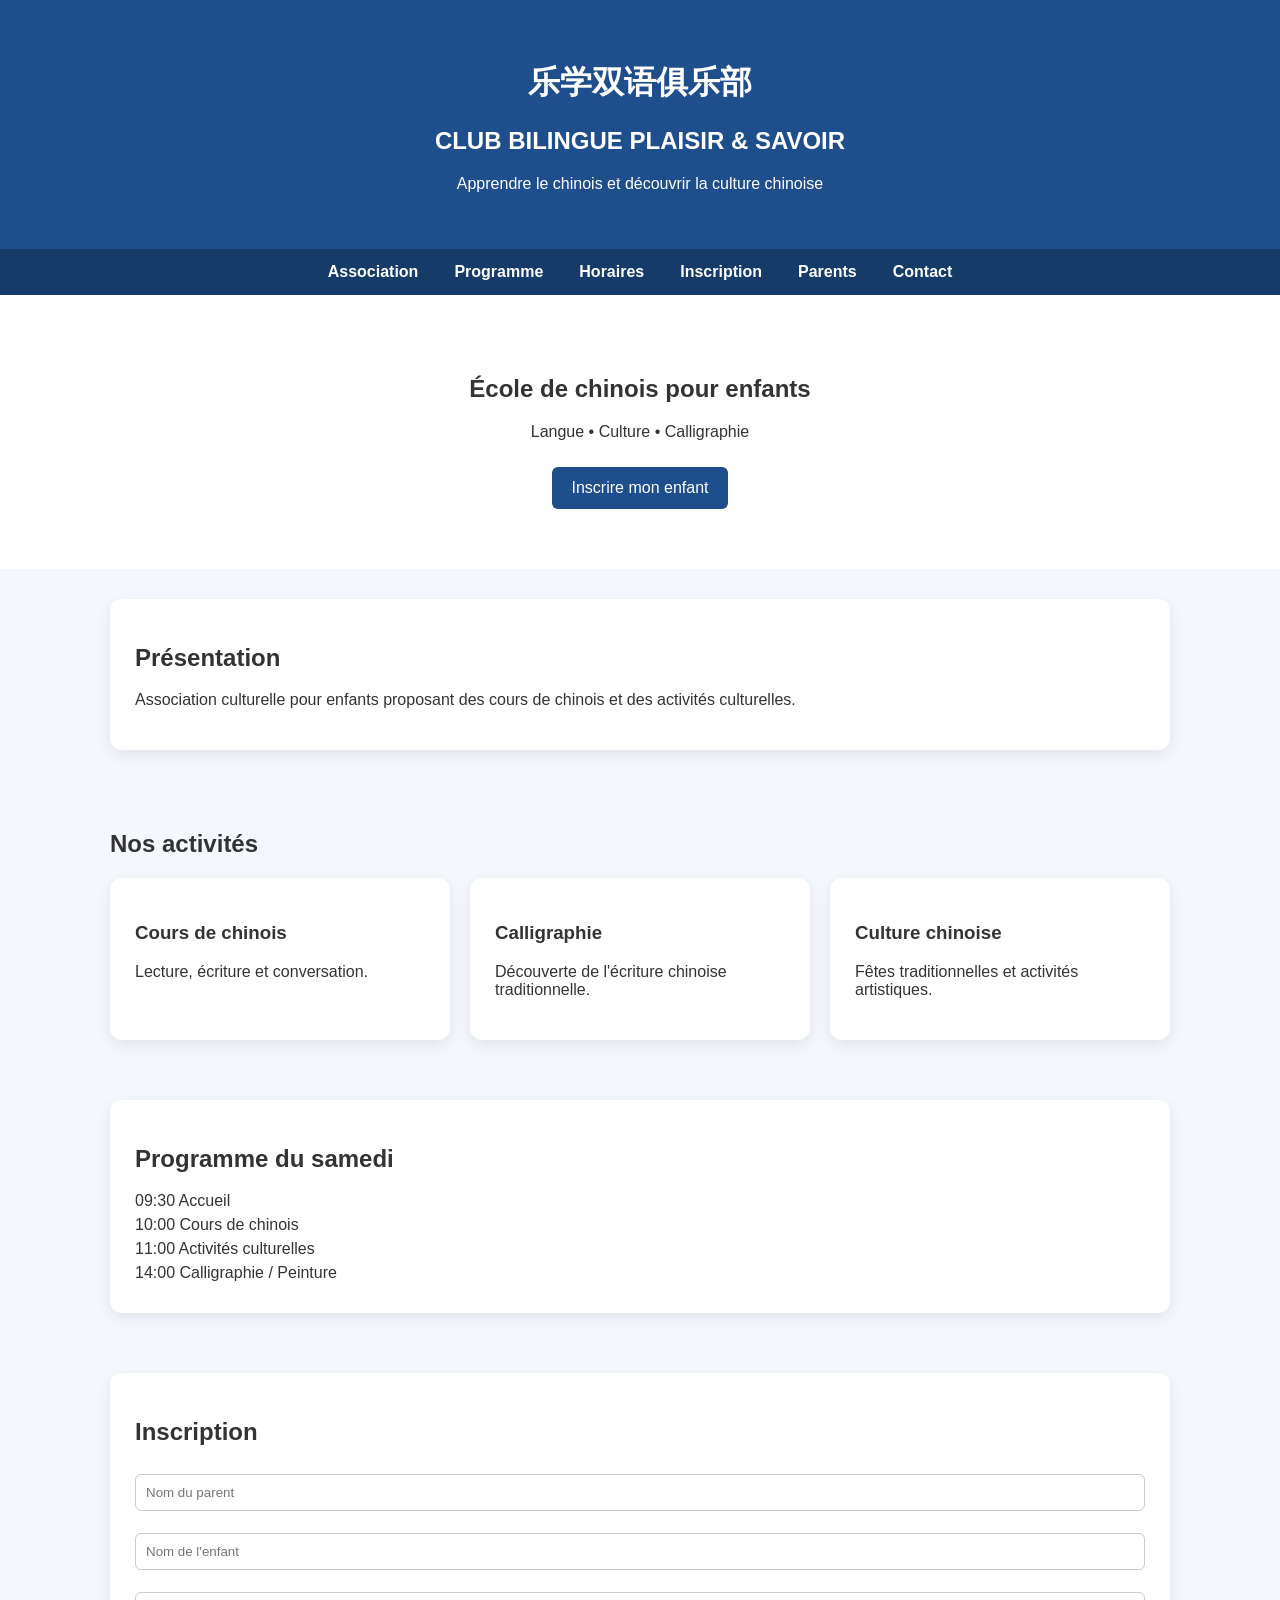
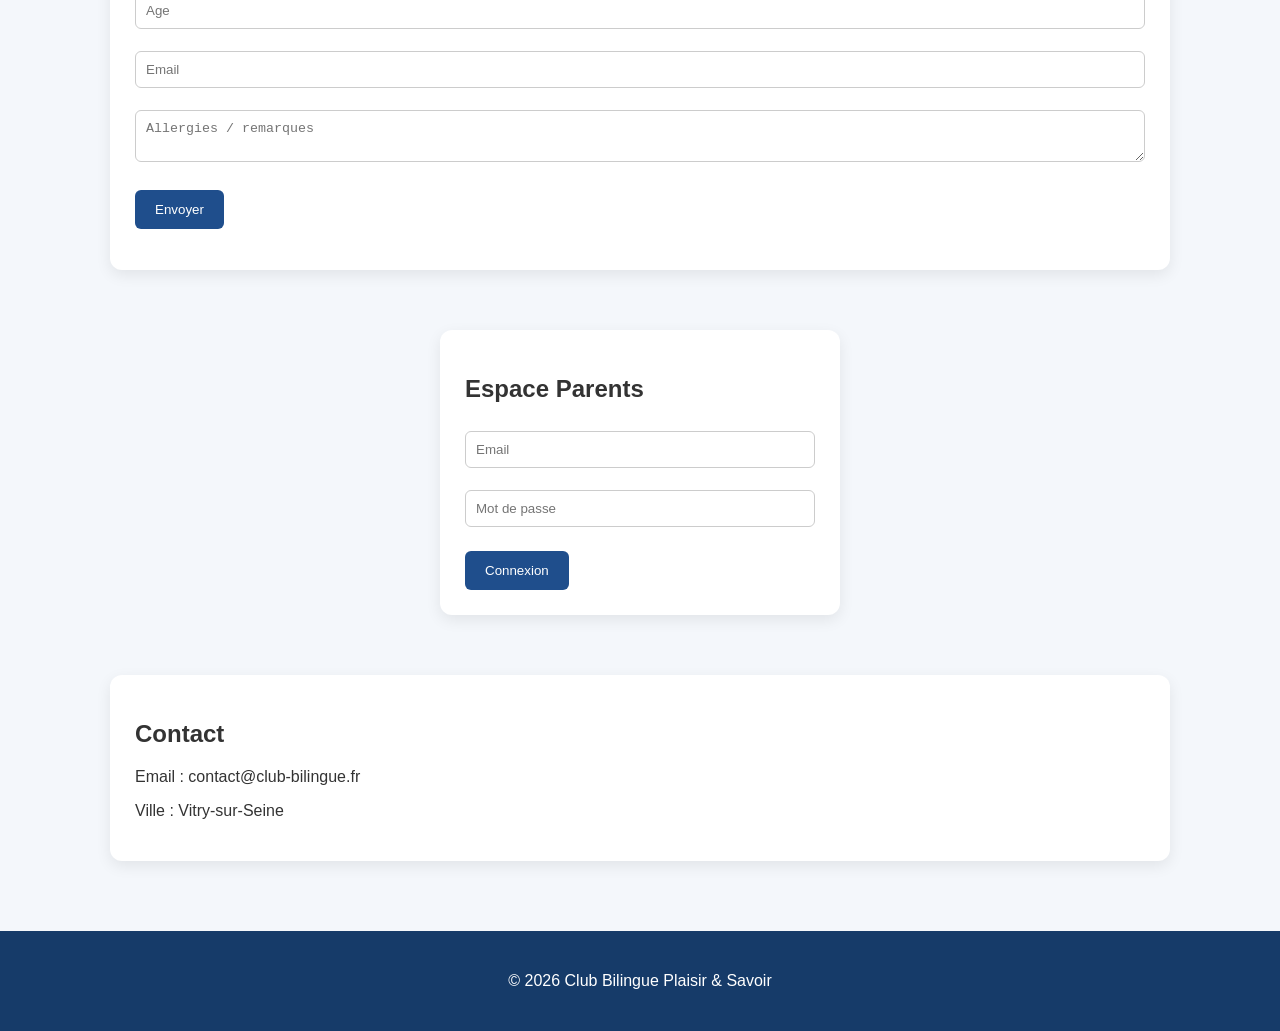
==== association_github_page.html @ 5a44761c "Add files via upload" ====
<!--
FULL DEPLOYABLE WEBSITE
Association: Club Bilingue Plaisir & Savoir
Deployment: GitHub Pages
Structure:

/website
  index.html
  style.css
  app.js
  invoice.js
  README.md

For GitHub Pages deployment:
1. Create repository
2. Upload files
3. Enable Pages → Deploy from main branch

This single file version works immediately on GitHub Pages.
-->

<!DOCTYPE html>
<html lang="fr">
<head>
<meta charset="UTF-8">
<meta name="viewport" content="width=device-width, initial-scale=1.0">
<title>Club Bilingue Plaisir & Savoir</title>

<style>
:root{
--primary:#1f4e8c;
--secondary:#f4f7fb;
}

*{box-sizing:border-box}

body{
margin:0;
font-family:Arial,Helvetica,sans-serif;
background:var(--secondary);
color:#333
}

header{
background:var(--primary);
color:white;
padding:40px 20px;
text-align:center
}

nav{
display:flex;
justify-content:center;
flex-wrap:wrap;
background:#163b69
}

nav a{
color:white;
text-decoration:none;
padding:14px 18px;
font-weight:bold
}

nav a:hover{
background:#0f2b4d
}

.hero{
padding:60px 20px;
text-align:center;
background:white
}

.container{
max-width:1100px;
margin:auto;
padding:30px 20px
}

.grid{
display:grid;
grid-template-columns:repeat(auto-fit,minmax(250px,1fr));
gap:20px
}

.card{
background:white;
padding:25px;
border-radius:12px;
box-shadow:0 5px 15px rgba(0,0,0,0.08)
}

.btn{
display:inline-block;
background:var(--primary);
color:white;
padding:12px 20px;
border-radius:6px;
text-decoration:none;
margin-top:10px;
border:none;
cursor:pointer
}

.schedule p{margin:6px 0}

form input,form textarea{
width:100%;
padding:10px;
margin-top:8px;
margin-bottom:14px;
border-radius:6px;
border:1px solid #ccc
}

footer{
background:#163b69;
color:white;
text-align:center;
padding:25px;
margin-top:40px
}

.login-box{
max-width:400px;
margin:auto
}

.dashboard{
display:none
}

.invoice{
background:#fff;
padding:20px;
border:1px solid #ddd;
margin-top:20px
}

@media(max-width:600px){
header{padding:30px 10px}
.hero{padding:40px 15px}
}
</style>
</head>

<body>

<header>
<h1>乐学双语俱乐部</h1>
<h2>CLUB BILINGUE PLAISIR & SAVOIR</h2>
<p>Apprendre le chinois et découvrir la culture chinoise</p>
</header>

<nav>
<a href="#about">Association</a>
<a href="#program">Programme</a>
<a href="#schedule">Horaires</a>
<a href="#register">Inscription</a>
<a href="#parents">Parents</a>
<a href="#contact">Contact</a>
</nav>

<section class="hero">
<h1>École de chinois pour enfants</h1>
<p>Langue • Culture • Calligraphie</p>
<a class="btn" href="#register">Inscrire mon enfant</a>
</section>

<div class="container" id="about">
<div class="card">
<h2>Présentation</h2>
<p>Association culturelle pour enfants proposant des cours de chinois et des activités culturelles.</p>
</div>
</div>

<div class="container" id="program">
<h2>Nos activités</h2>
<div class="grid">

<div class="card">
<h3>Cours de chinois</h3>
<p>Lecture, écriture et conversation.</p>
</div>

<div class="card">
<h3>Calligraphie</h3>
<p>Découverte de l'écriture chinoise traditionnelle.</p>
</div>

<div class="card">
<h3>Culture chinoise</h3>
<p>Fêtes traditionnelles et activités artistiques.</p>
</div>

</div>
</div>

<div class="container schedule" id="schedule">
<div class="card">
<h2>Programme du samedi</h2>
<p>09:30 Accueil</p>
<p>10:00 Cours de chinois</p>
<p>11:00 Activités culturelles</p>
<p>14:00 Calligraphie / Peinture</p>
</div>
</div>

<div class="container" id="register">
<div class="card">
<h2>Inscription</h2>

<form id="registerForm">
<input type="text" id="parent" placeholder="Nom du parent" required>
<input type="text" id="child" placeholder="Nom de l'enfant" required>
<input type="number" id="age" placeholder="Age" required>
<input type="email" id="email" placeholder="Email" required>
<textarea id="note" placeholder="Allergies / remarques"></textarea>
<button class="btn" type="submit">Envoyer</button>
</form>

<p id="confirm"></p>

</div>
</div>

<div class="container" id="parents">
<div class="card login-box">
<h2>Espace Parents</h2>

<form id="loginForm">
<input type="email" placeholder="Email" required>
<input type="password" placeholder="Mot de passe" required>
<button class="btn">Connexion</button>
</form>

</div>

<div class="dashboard" id="dashboard">

<h3>Tableau Parents</h3>
<p>Bienvenue dans l'espace parents.</p>

<button class="btn" onclick="generateInvoice()">Télécharger facture</button>

<div id="invoice" class="invoice"></div>

</div>
</div>

<div class="container" id="contact">
<div class="card">
<h2>Contact</h2>
<p>Email : contact@club-bilingue.fr</p>
<p>Ville : Vitry-sur-Seine</p>
</div>
</div>

<footer>
<p>© 2026 Club Bilingue Plaisir & Savoir</p>
</footer>

<script>

// Registration

document.getElementById("registerForm").addEventListener("submit",function(e){

e.preventDefault();

const parent=document.getElementById("parent").value;
const child=document.getElementById("child").value;

localStorage.setItem("parent",parent);
localStorage.setItem("child",child);

 document.getElementById("confirm").innerText="Inscription enregistrée ✔";

});


// Parent login demo

document.getElementById("loginForm").addEventListener("submit",function(e){

 e.preventDefault();

 document.getElementById("dashboard").style.display="block";

});


// Invoice generator

function generateInvoice(){

const parent=localStorage.getItem("parent")||"Parent";
const child=localStorage.getItem("child")||"Enfant";

const html=`
<h3>Facture</h3>
<p>Association: Club Bilingue Plaisir & Savoir</p>
<p>Parent: ${parent}</p>
<p>Enfant: ${child}</p>
<p>Objet: Cours de chinois enfants</p>
<p>Montant: 120 €</p>
<p>Date: ${new Date().toLocaleDateString()}</p>
`;

 document.getElementById("invoice").innerHTML=html;

}

</script>

</body>
</html>
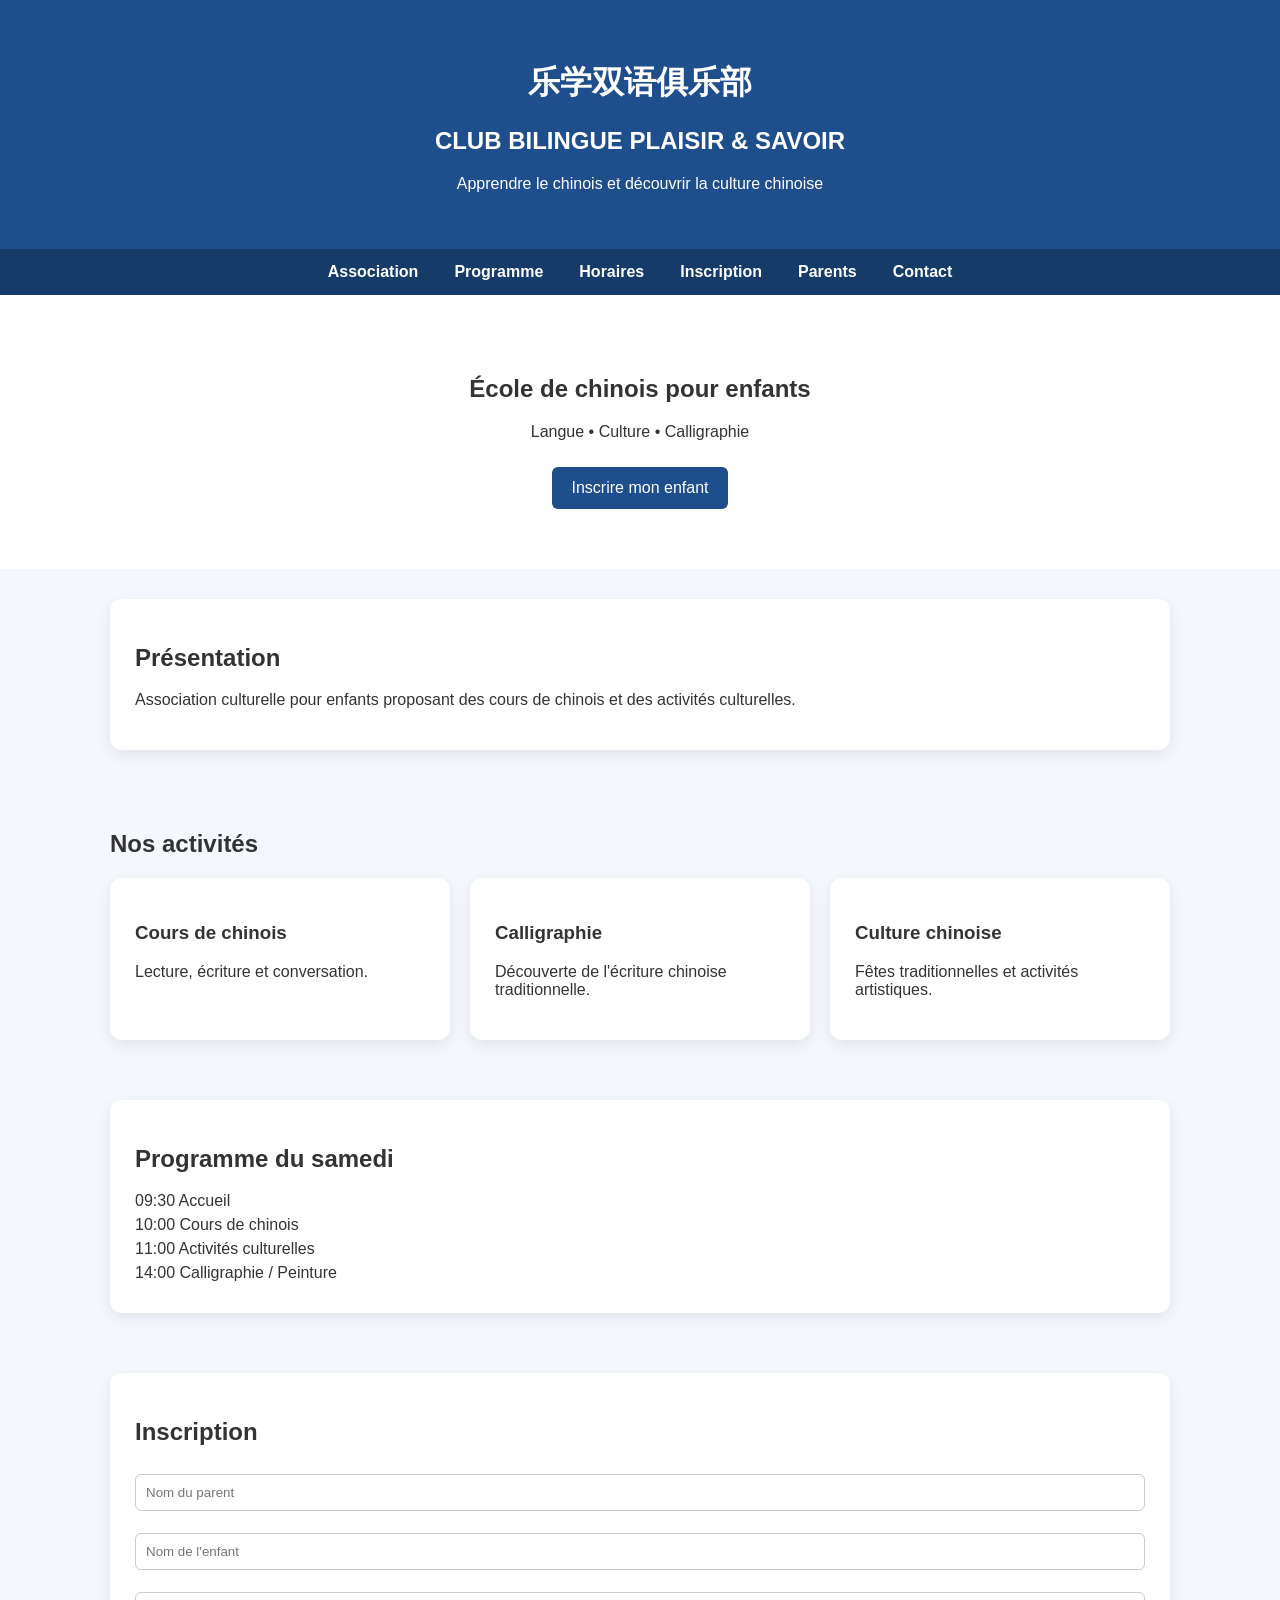
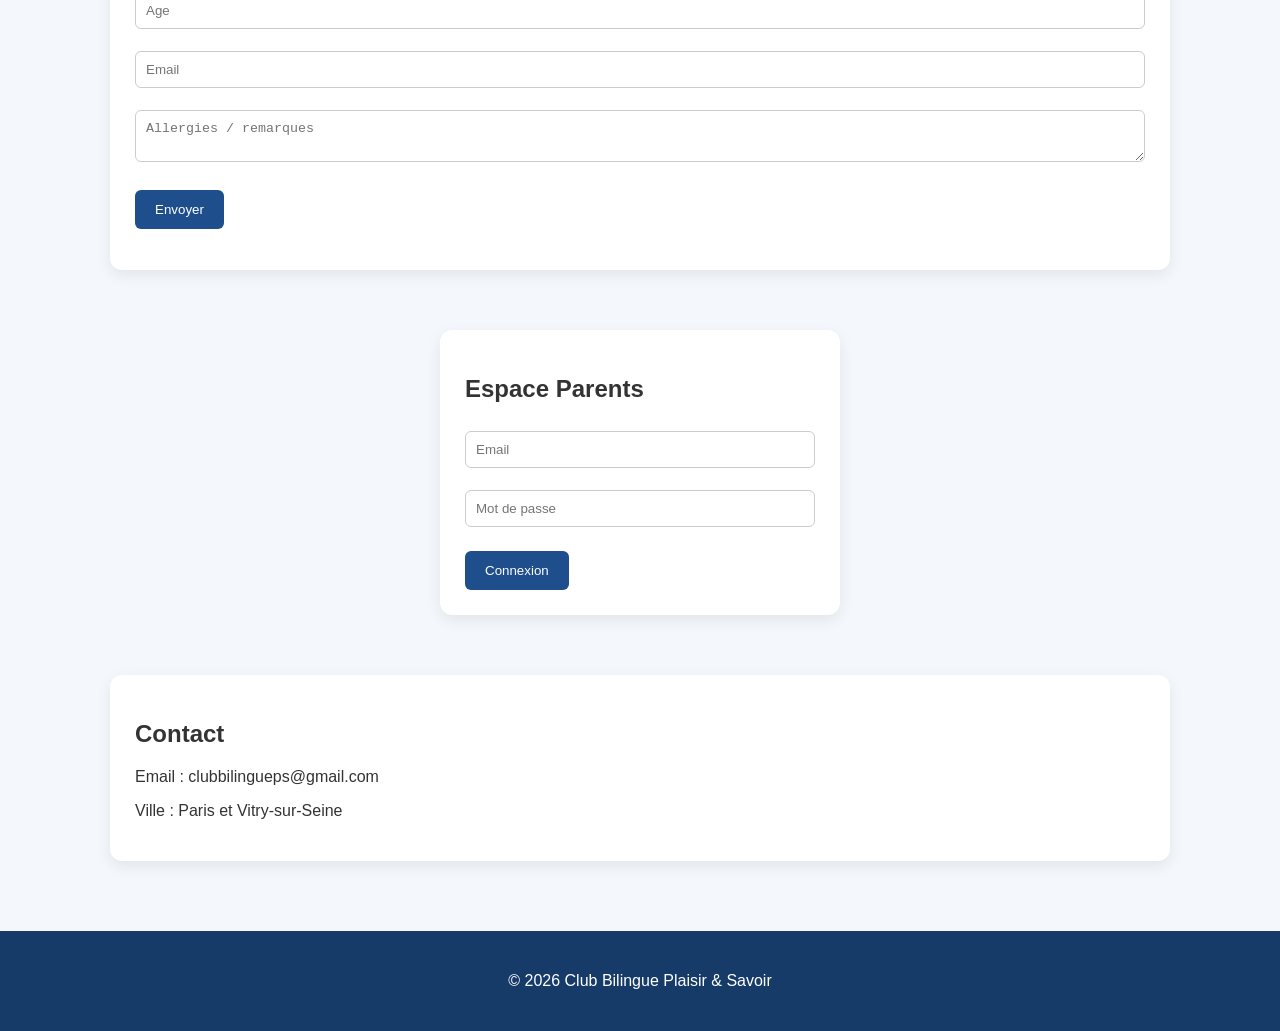
==== commit 27f98ea8: "Update contact information in association_github_page.html" ====
--- a/association_github_page.html
+++ b/association_github_page.html
@@ -252,8 +252,8 @@
 <div class="container" id="contact">
 <div class="card">
 <h2>Contact</h2>
-<p>Email : contact@club-bilingue.fr</p>
-<p>Ville : Vitry-sur-Seine</p>
+<p>Email : clubbilingueps@gmail.com</p>
+<p>Ville : Paris et Vitry-sur-Seine</p>
 </div>
 </div>
 
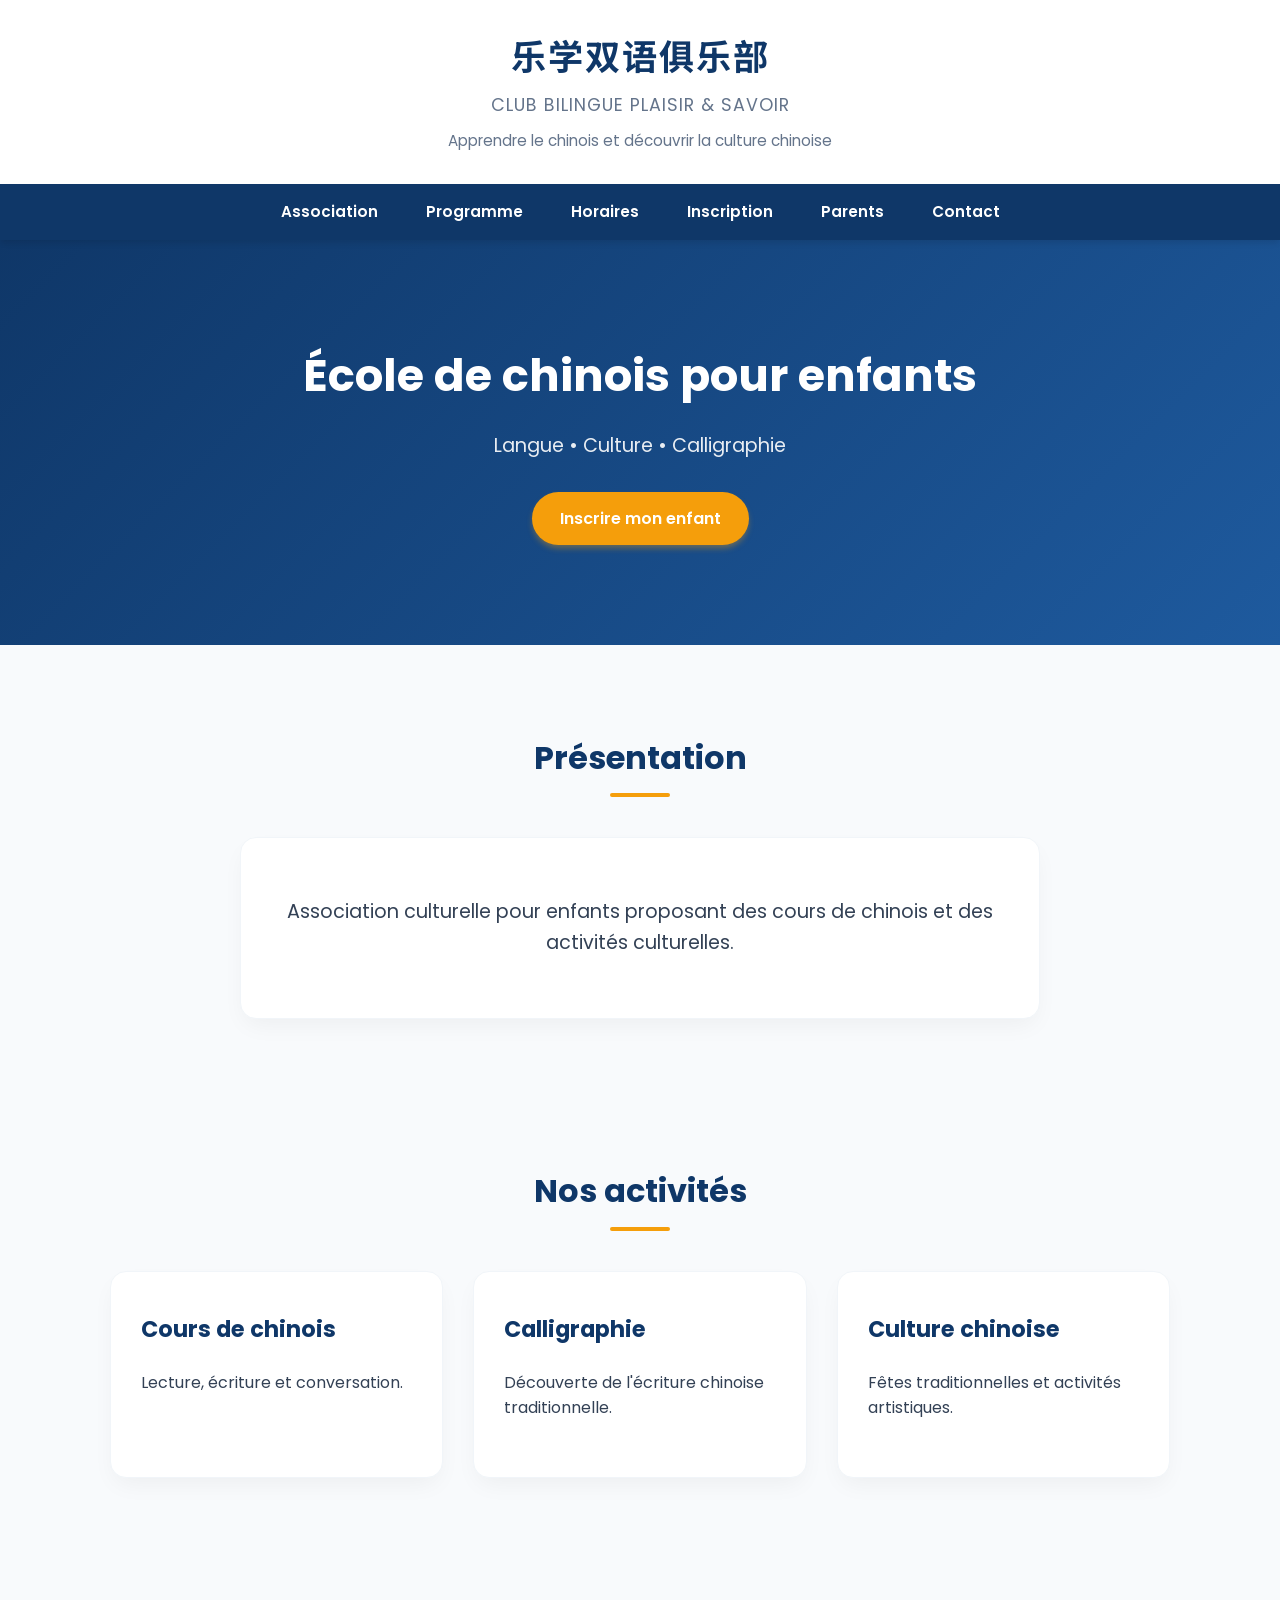
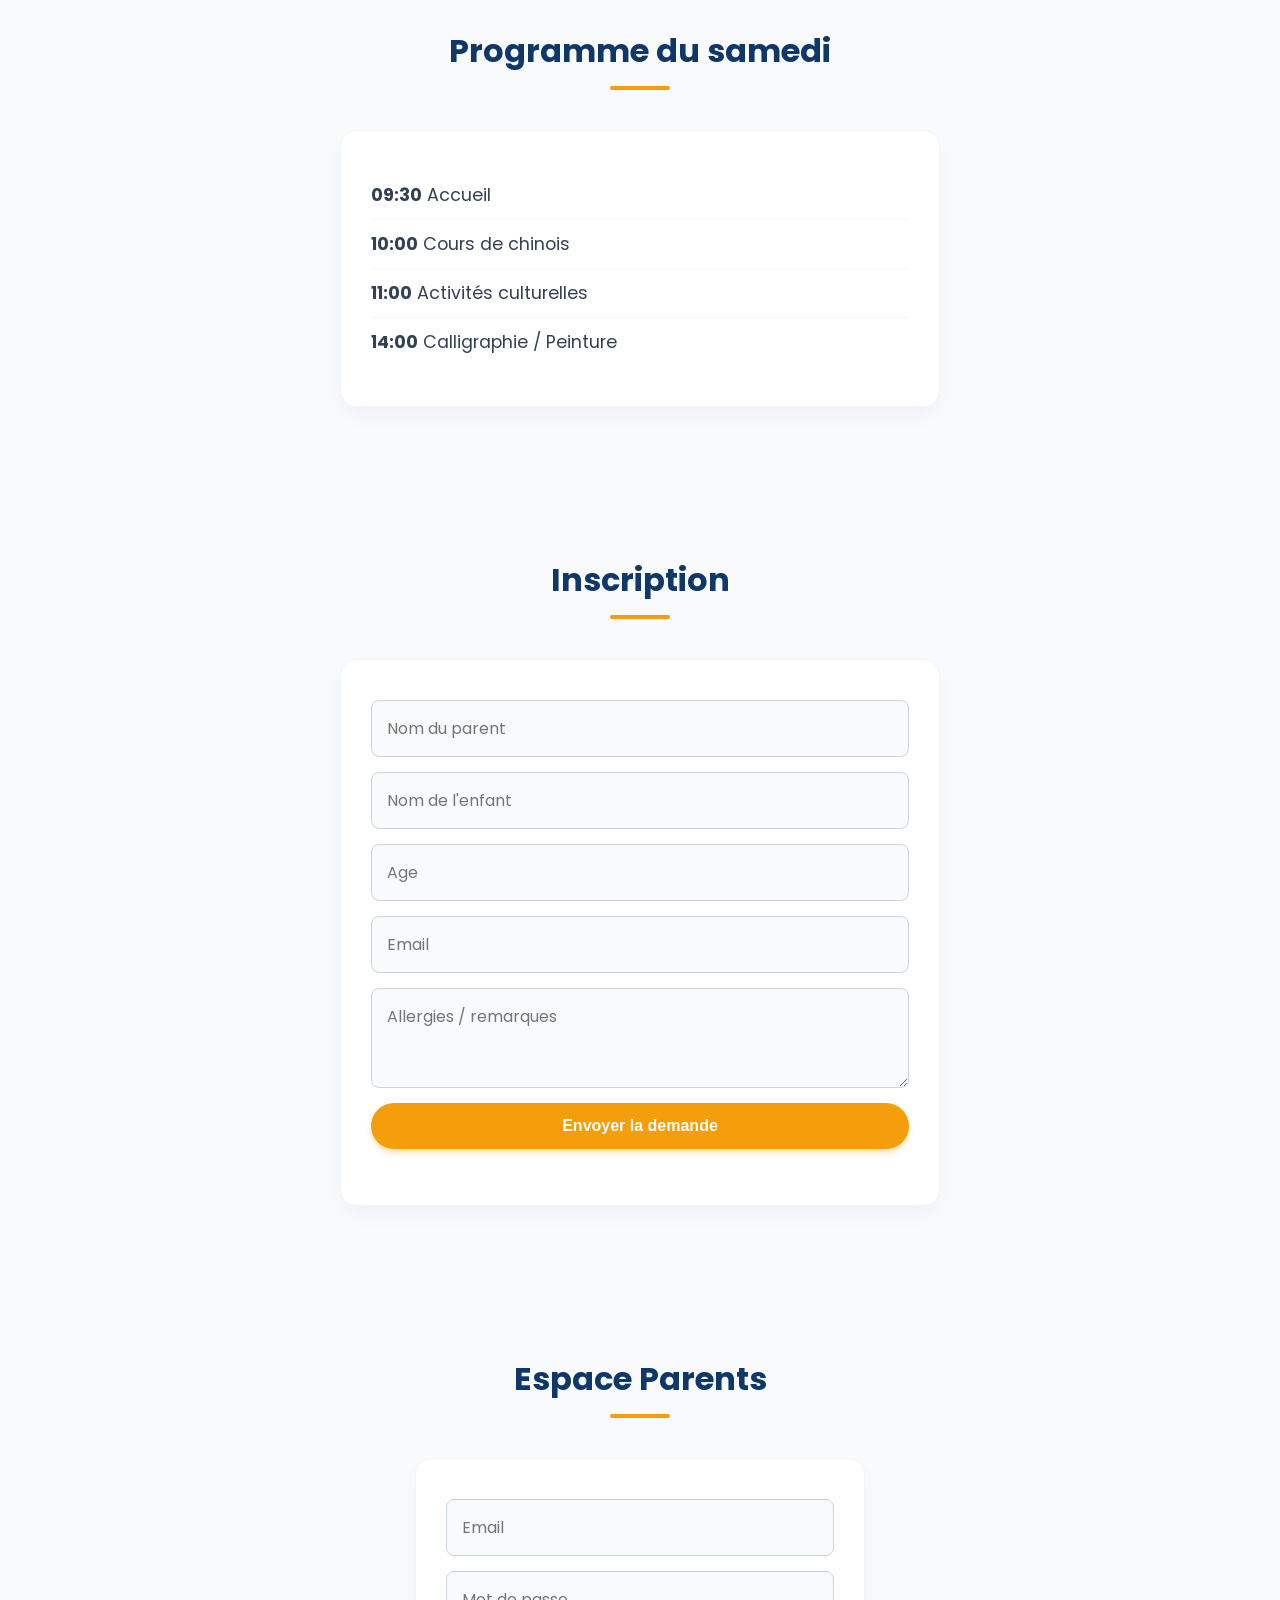
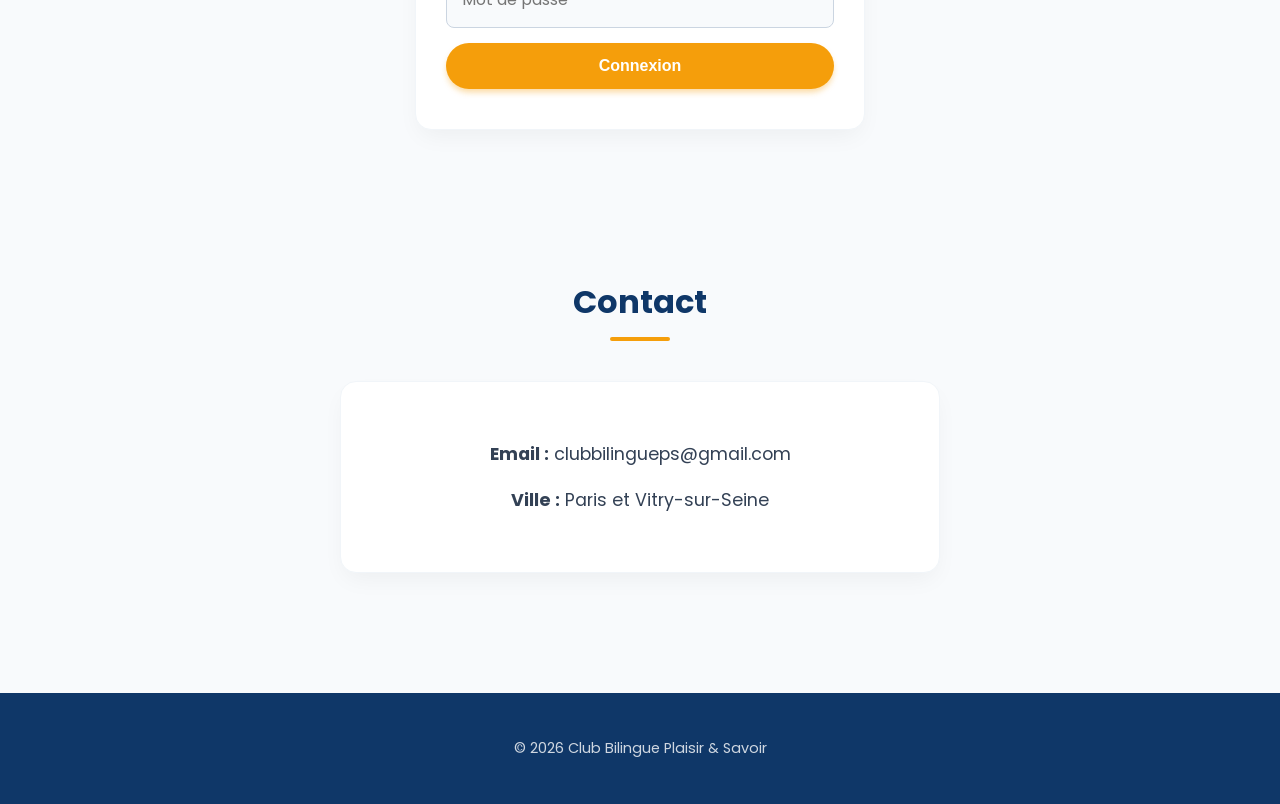
==== commit 2a9336c7: "Update association_github_page.html" ====
--- a/association_github_page.html
+++ b/association_github_page.html
@@ -1,24 +1,3 @@
-<!--
-FULL DEPLOYABLE WEBSITE
-Association: Club Bilingue Plaisir & Savoir
-Deployment: GitHub Pages
-Structure:
-
-/website
-  index.html
-  style.css
-  app.js
-  invoice.js
-  README.md
-
-For GitHub Pages deployment:
-1. Create repository
-2. Upload files
-3. Enable Pages → Deploy from main branch
-
-This single file version works immediately on GitHub Pages.
--->
-
 <!DOCTYPE html>
 <html lang="fr">
 <head>
@@ -26,121 +5,282 @@
 <meta name="viewport" content="width=device-width, initial-scale=1.0">
 <title>Club Bilingue Plaisir & Savoir</title>
 
+<link href="https://fonts.googleapis.com/css2?family=Noto+Sans+SC:wght@400;700&family=Poppins:wght@300;400;600;700&display=swap" rel="stylesheet">
+
 <style>
-:root{
---primary:#1f4e8c;
---secondary:#f4f7fb;
-}
-
-*{box-sizing:border-box}
-
-body{
-margin:0;
-font-family:Arial,Helvetica,sans-serif;
-background:var(--secondary);
-color:#333
-}
-
-header{
-background:var(--primary);
-color:white;
-padding:40px 20px;
-text-align:center
-}
-
-nav{
-display:flex;
-justify-content:center;
-flex-wrap:wrap;
-background:#163b69
-}
-
-nav a{
-color:white;
-text-decoration:none;
-padding:14px 18px;
-font-weight:bold
-}
-
-nav a:hover{
-background:#0f2b4d
-}
-
-.hero{
-padding:60px 20px;
-text-align:center;
-background:white
-}
-
-.container{
-max-width:1100px;
-margin:auto;
-padding:30px 20px
-}
-
-.grid{
-display:grid;
-grid-template-columns:repeat(auto-fit,minmax(250px,1fr));
-gap:20px
-}
-
-.card{
-background:white;
-padding:25px;
-border-radius:12px;
-box-shadow:0 5px 15px rgba(0,0,0,0.08)
-}
-
-.btn{
-display:inline-block;
-background:var(--primary);
-color:white;
-padding:12px 20px;
-border-radius:6px;
-text-decoration:none;
-margin-top:10px;
-border:none;
-cursor:pointer
-}
-
-.schedule p{margin:6px 0}
-
-form input,form textarea{
-width:100%;
-padding:10px;
-margin-top:8px;
-margin-bottom:14px;
-border-radius:6px;
-border:1px solid #ccc
-}
-
-footer{
-background:#163b69;
-color:white;
-text-align:center;
-padding:25px;
-margin-top:40px
-}
-
-.login-box{
-max-width:400px;
-margin:auto
-}
-
-.dashboard{
-display:none
-}
-
-.invoice{
-background:#fff;
-padding:20px;
-border:1px solid #ddd;
-margin-top:20px
-}
-
-@media(max-width:600px){
-header{padding:30px 10px}
-.hero{padding:40px 15px}
+:root {
+  --primary: #0f3768;        /* 深沉专业的蓝色 */
+  --primary-light: #1e5a9e;  
+  --accent: #f59e0b;         /* 温暖的橙黄色作为点缀 */
+  --accent-hover: #d97706;
+  --bg-color: #f8fafc;       /* 柔和的浅灰蓝背景 */
+  --text-main: #334155;
+  --text-light: #64748b;
+  --white: #ffffff;
+}
+
+* {
+  box-sizing: border-box;
+  scroll-behavior: smooth;
+}
+
+body {
+  margin: 0;
+  font-family: 'Poppins', 'Noto Sans SC', sans-serif;
+  background: var(--bg-color);
+  color: var(--text-main);
+  line-height: 1.6;
+}
+
+/* 顶部品牌区 */
+header {
+  background: var(--white);
+  color: var(--primary);
+  padding: 30px 20px;
+  text-align: center;
+}
+
+header h1 {
+  margin: 0;
+  font-size: 2.2rem;
+  letter-spacing: 2px;
+  color: var(--primary);
+}
+
+header h2 {
+  margin: 5px 0 10px;
+  font-size: 1.1rem;
+  font-weight: 400;
+  color: var(--text-light);
+  letter-spacing: 1px;
+}
+
+header p {
+  margin: 0;
+  font-size: 0.95rem;
+  color: var(--text-light);
+}
+
+/* 导航栏 */
+nav {
+  display: flex;
+  justify-content: center;
+  flex-wrap: wrap;
+  background: var(--primary);
+  position: sticky;
+  top: 0;
+  z-index: 1000;
+  box-shadow: 0 4px 6px -1px rgba(0, 0, 0, 0.1);
+}
+
+nav a {
+  color: var(--white);
+  text-decoration: none;
+  padding: 16px 24px;
+  font-weight: 600;
+  font-size: 0.95rem;
+  transition: background 0.3s ease;
+}
+
+nav a:hover {
+  background: var(--primary-light);
+}
+
+/* 主视觉区 (Hero) */
+.hero {
+  padding: 100px 20px;
+  text-align: center;
+  background: linear-gradient(135deg, var(--primary) 0%, var(--primary-light) 100%);
+  color: var(--white);
+}
+
+.hero h1 {
+  font-size: 2.8rem;
+  margin-bottom: 10px;
+  margin-top: 0;
+}
+
+.hero p {
+  font-size: 1.2rem;
+  margin-bottom: 30px;
+  opacity: 0.9;
+}
+
+/* 通用容器 */
+.container {
+  max-width: 1100px;
+  margin: 0 auto;
+  padding: 60px 20px;
+}
+
+.container h2 {
+  text-align: center;
+  color: var(--primary);
+  font-size: 2rem;
+  margin-bottom: 40px;
+  position: relative;
+}
+
+.container h2::after {
+  content: '';
+  width: 60px;
+  height: 4px;
+  background: var(--accent);
+  display: block;
+  margin: 10px auto 0;
+  border-radius: 2px;
+}
+
+/* 网格与卡片 */
+.grid {
+  display: grid;
+  grid-template-columns: repeat(auto-fit, minmax(300px, 1fr));
+  gap: 30px;
+}
+
+.card {
+  background: var(--white);
+  padding: 40px 30px;
+  border-radius: 16px;
+  box-shadow: 0 10px 25px -5px rgba(0, 0, 0, 0.05);
+  transition: transform 0.3s ease, box-shadow 0.3s ease;
+  border: 1px solid #f1f5f9;
+}
+
+.card:hover {
+  transform: translateY(-5px);
+  box-shadow: 0 20px 25px -5px rgba(0, 0, 0, 0.1);
+}
+
+.card h3 {
+  color: var(--primary);
+  margin-top: 0;
+  font-size: 1.4rem;
+}
+
+/* 按钮样式 */
+.btn {
+  display: inline-block;
+  background: var(--accent);
+  color: var(--white);
+  padding: 14px 28px;
+  border-radius: 50px;
+  text-decoration: none;
+  font-weight: 600;
+  font-size: 1rem;
+  border: none;
+  cursor: pointer;
+  transition: background 0.3s ease, transform 0.2s ease;
+  box-shadow: 0 4px 6px -1px rgba(245, 158, 11, 0.4);
+}
+
+.btn:hover {
+  background: var(--accent-hover);
+  transform: translateY(-2px);
+}
+
+/* 课程表区特殊调整 */
+.schedule p {
+  font-size: 1.1rem;
+  padding: 10px 0;
+  border-bottom: 1px solid #f1f5f9;
+  margin: 0;
+}
+.schedule p:last-child {
+  border-bottom: none;
+}
+.schedule .card {
+  max-width: 600px;
+  margin: 0 auto;
+}
+
+/* 表单样式 */
+form {
+  display: flex;
+  flex-direction: column;
+  gap: 15px;
+}
+
+form input, form textarea {
+  width: 100%;
+  padding: 15px;
+  border-radius: 8px;
+  border: 1px solid #cbd5e1;
+  font-size: 1rem;
+  font-family: inherit;
+  background: #f8fafc;
+  transition: border-color 0.3s ease, box-shadow 0.3s ease;
+}
+
+form input:focus, form textarea:focus {
+  outline: none;
+  border-color: var(--primary-light);
+  box-shadow: 0 0 0 3px rgba(30, 90, 158, 0.1);
+  background: var(--white);
+}
+
+form textarea {
+  resize: vertical;
+  min-height: 100px;
+}
+
+.form-card {
+  max-width: 600px;
+  margin: 0 auto;
+}
+
+#confirm {
+  color: #10b981;
+  font-weight: 600;
+  text-align: center;
+  margin-top: 15px;
+}
+
+/* 家长空间 */
+.login-box {
+  max-width: 450px;
+  margin: auto;
+}
+
+.dashboard {
+  display: none;
+  max-width: 800px;
+  margin: 40px auto 0;
+  background: var(--white);
+  padding: 40px;
+  border-radius: 16px;
+  box-shadow: 0 10px 25px -5px rgba(0, 0, 0, 0.05);
+}
+
+.invoice {
+  background: #f8fafc;
+  padding: 30px;
+  border: 1px dashed #cbd5e1;
+  border-radius: 8px;
+  margin-top: 30px;
+  color: var(--text-main);
+}
+
+.invoice h3 {
+  margin-top: 0;
+  color: var(--primary);
+}
+
+/* 页脚 */
+footer {
+  background: var(--primary);
+  color: rgba(255, 255, 255, 0.8);
+  text-align: center;
+  padding: 30px;
+  margin-top: 60px;
+  font-size: 0.9rem;
+}
+
+@media(max-width: 768px) {
+  header h1 { font-size: 1.8rem; }
+  .hero h1 { font-size: 2.2rem; }
+  nav a { padding: 12px 16px; font-size: 0.9rem; }
+  .container { padding: 40px 15px; }
 }
 </style>
 </head>
@@ -148,170 +288,143 @@
 <body>
 
 <header>
-<h1>乐学双语俱乐部</h1>
-<h2>CLUB BILINGUE PLAISIR & SAVOIR</h2>
-<p>Apprendre le chinois et découvrir la culture chinoise</p>
+  <h1>乐学双语俱乐部</h1>
+  <h2>CLUB BILINGUE PLAISIR & SAVOIR</h2>
+  <p>Apprendre le chinois et découvrir la culture chinoise</p>
 </header>
 
 <nav>
-<a href="#about">Association</a>
-<a href="#program">Programme</a>
-<a href="#schedule">Horaires</a>
-<a href="#register">Inscription</a>
-<a href="#parents">Parents</a>
-<a href="#contact">Contact</a>
+  <a href="#about">Association</a>
+  <a href="#program">Programme</a>
+  <a href="#schedule">Horaires</a>
+  <a href="#register">Inscription</a>
+  <a href="#parents">Parents</a>
+  <a href="#contact">Contact</a>
 </nav>
 
 <section class="hero">
-<h1>École de chinois pour enfants</h1>
-<p>Langue • Culture • Calligraphie</p>
-<a class="btn" href="#register">Inscrire mon enfant</a>
+  <h1>École de chinois pour enfants</h1>
+  <p>Langue • Culture • Calligraphie</p>
+  <a class="btn" href="#register">Inscrire mon enfant</a>
 </section>
 
 <div class="container" id="about">
-<div class="card">
-<h2>Présentation</h2>
-<p>Association culturelle pour enfants proposant des cours de chinois et des activités culturelles.</p>
-</div>
+  <h2>Présentation</h2>
+  <div class="card" style="text-align: center; max-width: 800px; margin: 0 auto;">
+    <p style="font-size: 1.2rem; color: var(--text-main);">Association culturelle pour enfants proposant des cours de chinois et des activités culturelles.</p>
+  </div>
 </div>
 
 <div class="container" id="program">
-<h2>Nos activités</h2>
-<div class="grid">
-
-<div class="card">
-<h3>Cours de chinois</h3>
-<p>Lecture, écriture et conversation.</p>
-</div>
-
-<div class="card">
-<h3>Calligraphie</h3>
-<p>Découverte de l'écriture chinoise traditionnelle.</p>
-</div>
-
-<div class="card">
-<h3>Culture chinoise</h3>
-<p>Fêtes traditionnelles et activités artistiques.</p>
-</div>
-
-</div>
+  <h2>Nos activités</h2>
+  <div class="grid">
+    <div class="card">
+      <h3>Cours de chinois</h3>
+      <p>Lecture, écriture et conversation.</p>
+    </div>
+    <div class="card">
+      <h3>Calligraphie</h3>
+      <p>Découverte de l'écriture chinoise traditionnelle.</p>
+    </div>
+    <div class="card">
+      <h3>Culture chinoise</h3>
+      <p>Fêtes traditionnelles et activités artistiques.</p>
+    </div>
+  </div>
 </div>
 
 <div class="container schedule" id="schedule">
-<div class="card">
-<h2>Programme du samedi</h2>
-<p>09:30 Accueil</p>
-<p>10:00 Cours de chinois</p>
-<p>11:00 Activités culturelles</p>
-<p>14:00 Calligraphie / Peinture</p>
-</div>
+  <h2>Programme du samedi</h2>
+  <div class="card">
+    <p><strong>09:30</strong> Accueil</p>
+    <p><strong>10:00</strong> Cours de chinois</p>
+    <p><strong>11:00</strong> Activités culturelles</p>
+    <p><strong>14:00</strong> Calligraphie / Peinture</p>
+  </div>
 </div>
 
 <div class="container" id="register">
-<div class="card">
-<h2>Inscription</h2>
-
-<form id="registerForm">
-<input type="text" id="parent" placeholder="Nom du parent" required>
-<input type="text" id="child" placeholder="Nom de l'enfant" required>
-<input type="number" id="age" placeholder="Age" required>
-<input type="email" id="email" placeholder="Email" required>
-<textarea id="note" placeholder="Allergies / remarques"></textarea>
-<button class="btn" type="submit">Envoyer</button>
-</form>
-
-<p id="confirm"></p>
-
-</div>
+  <h2>Inscription</h2>
+  <div class="card form-card">
+    <form id="registerForm">
+      <input type="text" id="parent" placeholder="Nom du parent" required>
+      <input type="text" id="child" placeholder="Nom de l'enfant" required>
+      <input type="number" id="age" placeholder="Age" required>
+      <input type="email" id="email" placeholder="Email" required>
+      <textarea id="note" placeholder="Allergies / remarques"></textarea>
+      <button class="btn" type="submit">Envoyer la demande</button>
+    </form>
+    <p id="confirm"></p>
+  </div>
 </div>
 
 <div class="container" id="parents">
-<div class="card login-box">
-<h2>Espace Parents</h2>
-
-<form id="loginForm">
-<input type="email" placeholder="Email" required>
-<input type="password" placeholder="Mot de passe" required>
-<button class="btn">Connexion</button>
-</form>
-
-</div>
-
-<div class="dashboard" id="dashboard">
-
-<h3>Tableau Parents</h3>
-<p>Bienvenue dans l'espace parents.</p>
-
-<button class="btn" onclick="generateInvoice()">Télécharger facture</button>
-
-<div id="invoice" class="invoice"></div>
-
-</div>
+  <h2>Espace Parents</h2>
+  <div class="card login-box">
+    <form id="loginForm">
+      <input type="email" placeholder="Email" required>
+      <input type="password" placeholder="Mot de passe" required>
+      <button class="btn">Connexion</button>
+    </form>
+  </div>
+
+  <div class="dashboard" id="dashboard">
+    <h3 style="color: var(--primary); margin-top: 0;">Tableau Parents</h3>
+    <p>Bienvenue dans l'espace parents.</p>
+    <button class="btn" onclick="generateInvoice()">Télécharger facture</button>
+    <div id="invoice" class="invoice"></div>
+  </div>
 </div>
 
 <div class="container" id="contact">
-<div class="card">
-<h2>Contact</h2>
-<p>Email : clubbilingueps@gmail.com</p>
-<p>Ville : Paris et Vitry-sur-Seine</p>
-</div>
+  <h2>Contact</h2>
+  <div class="card" style="text-align: center; max-width: 600px; margin: 0 auto;">
+    <p style="font-size: 1.1rem;"><strong>Email :</strong> clubbilingueps@gmail.com</p>
+    <p style="font-size: 1.1rem;"><strong>Ville :</strong> Paris et Vitry-sur-Seine</p>
+  </div>
 </div>
 
 <footer>
-<p>© 2026 Club Bilingue Plaisir & Savoir</p>
+  <p>© 2026 Club Bilingue Plaisir & Savoir</p>
 </footer>
 
 <script>
-
 // Registration
-
 document.getElementById("registerForm").addEventListener("submit",function(e){
-
-e.preventDefault();
-
-const parent=document.getElementById("parent").value;
-const child=document.getElementById("child").value;
-
-localStorage.setItem("parent",parent);
-localStorage.setItem("child",child);
-
- document.getElementById("confirm").innerText="Inscription enregistrée ✔";
-
+  e.preventDefault();
+  const parent = document.getElementById("parent").value;
+  const child = document.getElementById("child").value;
+
+  localStorage.setItem("parent", parent);
+  localStorage.setItem("child", child);
+
+  document.getElementById("confirm").innerText = "Inscription enregistrée ✔";
 });
 
-
 // Parent login demo
-
 document.getElementById("loginForm").addEventListener("submit",function(e){
-
- e.preventDefault();
-
- document.getElementById("dashboard").style.display="block";
-
+  e.preventDefault();
+  // Hide login box, show dashboard
+  document.querySelector('.login-box').style.display = "none";
+  document.getElementById("dashboard").style.display = "block";
 });
 
-
 // Invoice generator
-
 function generateInvoice(){
-
-const parent=localStorage.getItem("parent")||"Parent";
-const child=localStorage.getItem("child")||"Enfant";
-
-const html=`
-<h3>Facture</h3>
-<p>Association: Club Bilingue Plaisir & Savoir</p>
-<p>Parent: ${parent}</p>
-<p>Enfant: ${child}</p>
-<p>Objet: Cours de chinois enfants</p>
-<p>Montant: 120 €</p>
-<p>Date: ${new Date().toLocaleDateString()}</p>
-`;
-
- document.getElementById("invoice").innerHTML=html;
-
-}
-
+  const parent = localStorage.getItem("parent") || "Parent";
+  const child = localStorage.getItem("child") || "Enfant";
+
+  const html = `
+    <h3>Facture</h3>
+    <p><strong>Association :</strong> Club Bilingue Plaisir & Savoir</p>
+    <p><strong>Parent :</strong> ${parent}</p>
+    <p><strong>Enfant :</strong> ${child}</p>
+    <p><strong>Objet :</strong> Cours de chinois enfants</p>
+    <p><strong>Montant :</strong> 120 €</p>
+    <p><strong>Date :</strong> ${new Date().toLocaleDateString()}</p>
+  `;
+  document.getElementById("invoice").innerHTML = html;
+}
 </script>
 
 </body>
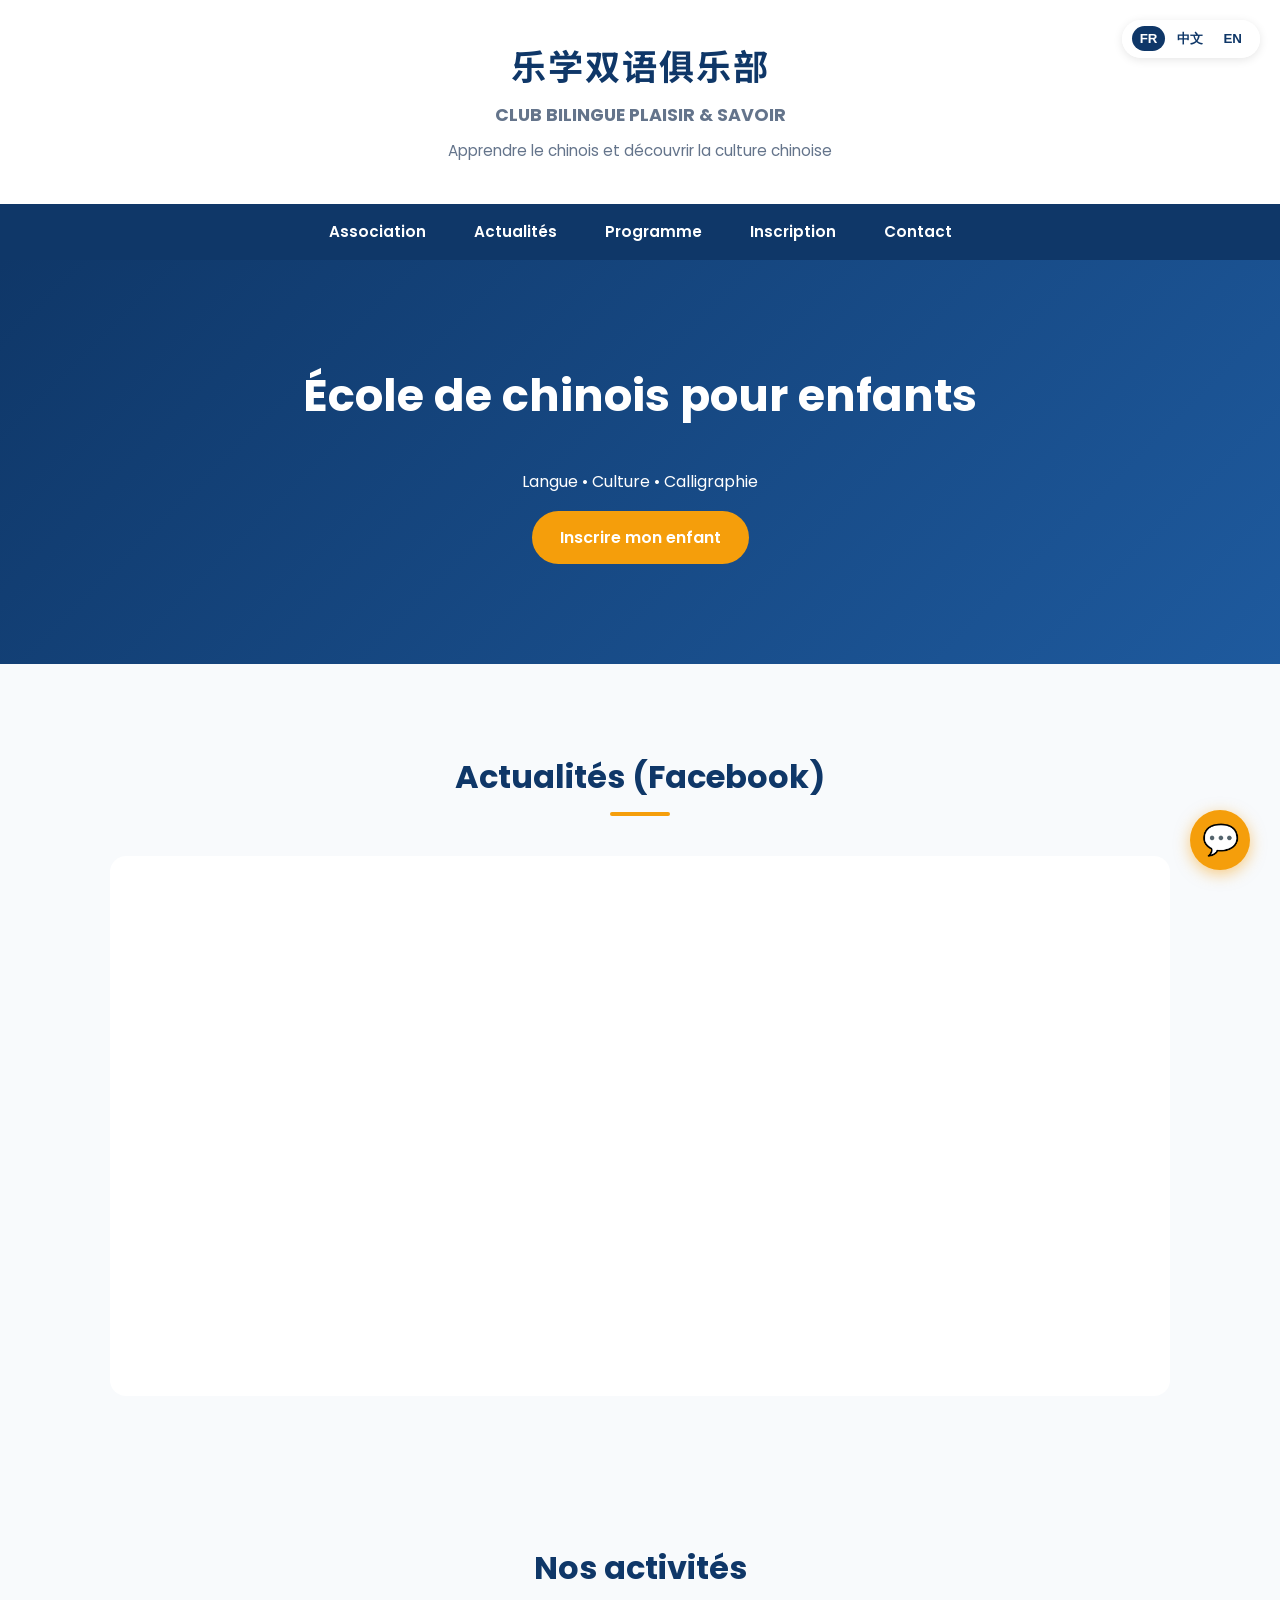
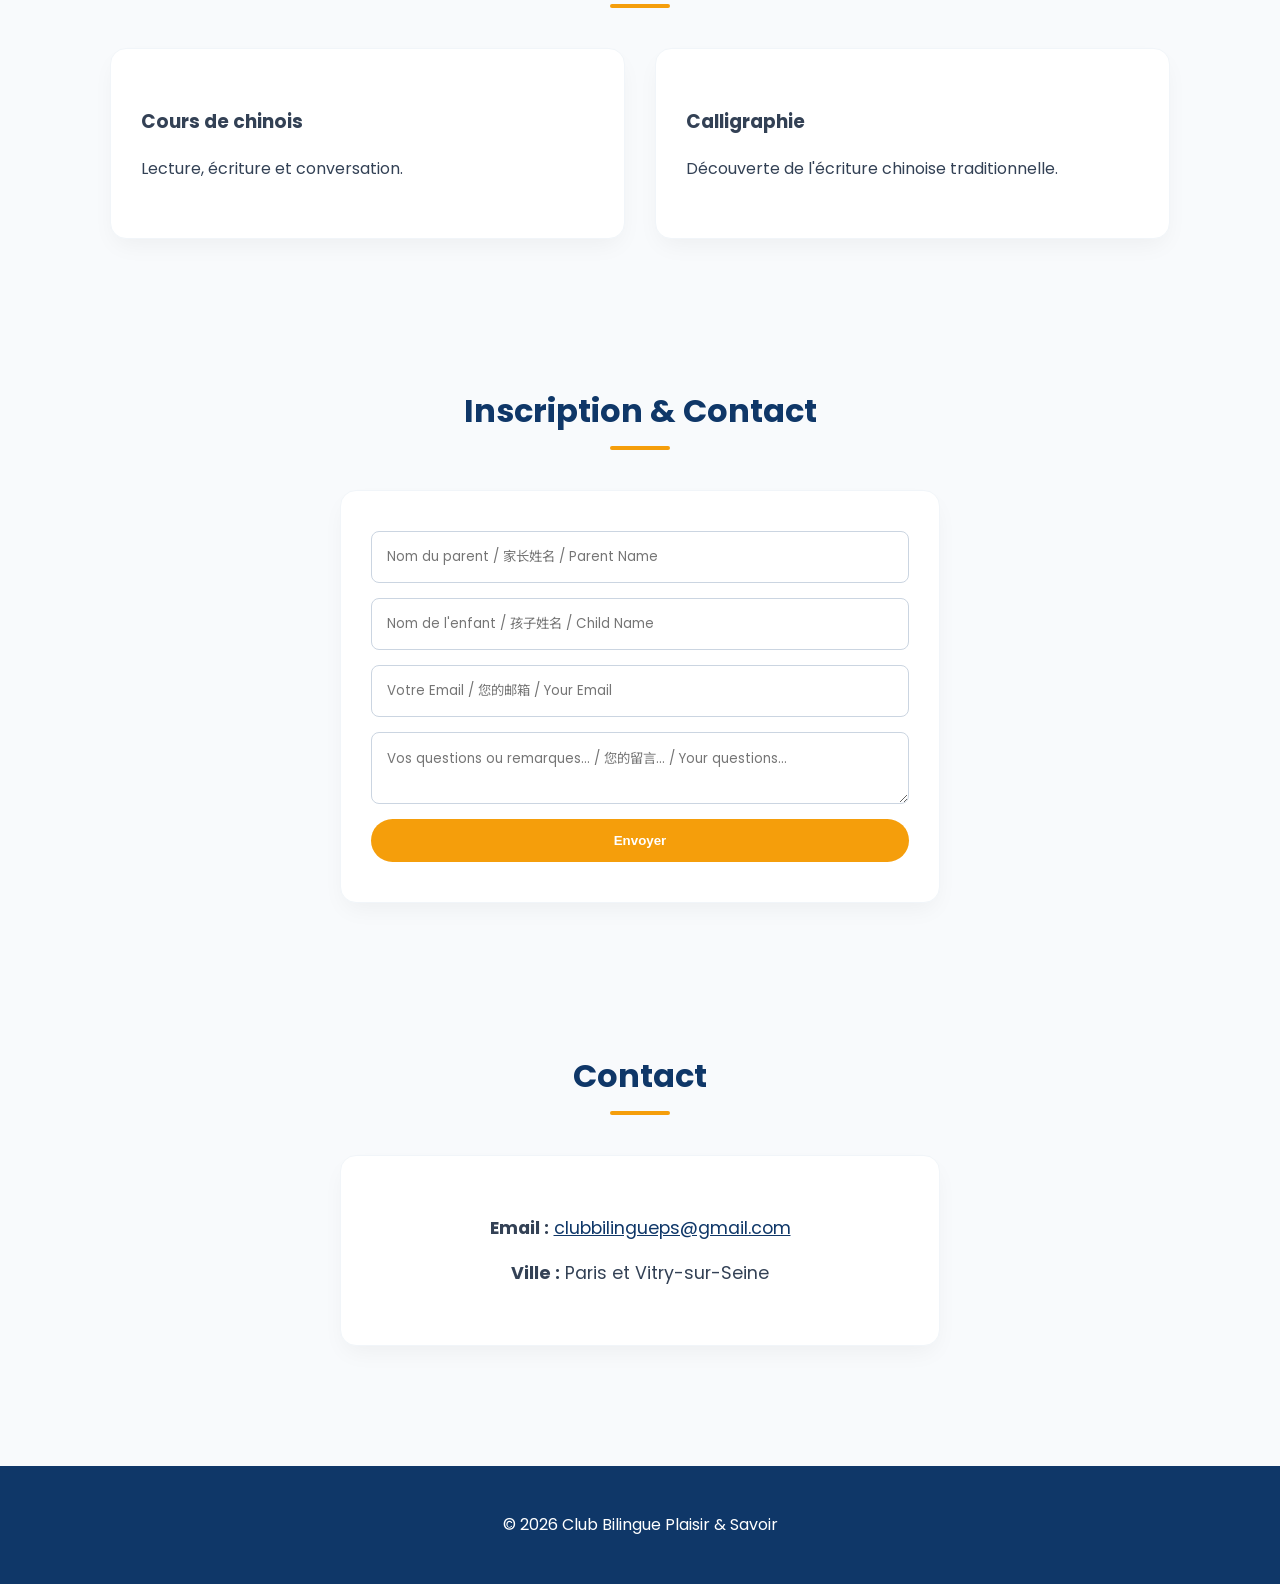
==== commit 2055548a: "Update association_github_page.html" ====
--- a/association_github_page.html
+++ b/association_github_page.html
@@ -9,20 +9,17 @@
 
 <style>
 :root {
-  --primary: #0f3768;        /* 深沉专业的蓝色 */
+  --primary: #0f3768;        
   --primary-light: #1e5a9e;  
-  --accent: #f59e0b;         /* 温暖的橙黄色作为点缀 */
+  --accent: #f59e0b;         
   --accent-hover: #d97706;
-  --bg-color: #f8fafc;       /* 柔和的浅灰蓝背景 */
+  --bg-color: #f8fafc;       
   --text-main: #334155;
   --text-light: #64748b;
   --white: #ffffff;
 }
 
-* {
-  box-sizing: border-box;
-  scroll-behavior: smooth;
-}
+* { box-sizing: border-box; scroll-behavior: smooth; }
 
 body {
   margin: 0;
@@ -32,354 +29,206 @@
   line-height: 1.6;
 }
 
-/* 顶部品牌区 */
+/* 语言切换器 */
+.lang-switcher {
+  position: absolute;
+  top: 20px;
+  right: 20px;
+  background: rgba(255,255,255,0.9);
+  padding: 5px 10px;
+  border-radius: 20px;
+  box-shadow: 0 2px 10px rgba(0,0,0,0.1);
+  z-index: 1001;
+}
+.lang-switcher button {
+  border: none;
+  background: none;
+  cursor: pointer;
+  font-weight: 600;
+  color: var(--primary);
+  padding: 5px 8px;
+  border-radius: 15px;
+}
+.lang-switcher button.active {
+  background: var(--primary);
+  color: white;
+}
+
+/* 语言显示控制 */
+.lang-zh, .lang-en { display: none; }
+
 header {
   background: var(--white);
   color: var(--primary);
-  padding: 30px 20px;
+  padding: 40px 20px;
   text-align: center;
-}
-
-header h1 {
-  margin: 0;
-  font-size: 2.2rem;
-  letter-spacing: 2px;
-  color: var(--primary);
-}
-
-header h2 {
-  margin: 5px 0 10px;
-  font-size: 1.1rem;
-  font-weight: 400;
-  color: var(--text-light);
-  letter-spacing: 1px;
-}
-
-header p {
-  margin: 0;
-  font-size: 0.95rem;
-  color: var(--text-light);
-}
-
-/* 导航栏 */
+  position: relative;
+}
+header h1 { margin: 0; font-size: 2.2rem; letter-spacing: 2px; }
+header h2 { margin: 5px 0 10px; font-size: 1.1rem; color: var(--text-light); }
+header p { margin: 0; font-size: 0.95rem; color: var(--text-light); }
+
 nav {
-  display: flex;
-  justify-content: center;
-  flex-wrap: wrap;
-  background: var(--primary);
-  position: sticky;
-  top: 0;
-  z-index: 1000;
-  box-shadow: 0 4px 6px -1px rgba(0, 0, 0, 0.1);
-}
-
+  display: flex; justify-content: center; flex-wrap: wrap;
+  background: var(--primary); position: sticky; top: 0; z-index: 1000;
+}
 nav a {
-  color: var(--white);
-  text-decoration: none;
-  padding: 16px 24px;
-  font-weight: 600;
-  font-size: 0.95rem;
-  transition: background 0.3s ease;
-}
-
-nav a:hover {
-  background: var(--primary-light);
-}
-
-/* 主视觉区 (Hero) */
+  color: var(--white); text-decoration: none;
+  padding: 16px 24px; font-weight: 600; font-size: 0.95rem;
+}
+nav a:hover { background: var(--primary-light); }
+
 .hero {
-  padding: 100px 20px;
-  text-align: center;
+  padding: 100px 20px; text-align: center;
   background: linear-gradient(135deg, var(--primary) 0%, var(--primary-light) 100%);
   color: var(--white);
 }
-
-.hero h1 {
-  font-size: 2.8rem;
-  margin-bottom: 10px;
-  margin-top: 0;
-}
-
-.hero p {
-  font-size: 1.2rem;
-  margin-bottom: 30px;
-  opacity: 0.9;
-}
-
-/* 通用容器 */
-.container {
-  max-width: 1100px;
-  margin: 0 auto;
-  padding: 60px 20px;
-}
-
+.hero h1 { font-size: 2.8rem; margin-top: 0; }
+
+.container { max-width: 1100px; margin: 0 auto; padding: 60px 20px; }
 .container h2 {
-  text-align: center;
-  color: var(--primary);
-  font-size: 2rem;
-  margin-bottom: 40px;
-  position: relative;
-}
-
+  text-align: center; color: var(--primary); font-size: 2rem; margin-bottom: 40px;
+}
 .container h2::after {
-  content: '';
-  width: 60px;
-  height: 4px;
-  background: var(--accent);
-  display: block;
-  margin: 10px auto 0;
-  border-radius: 2px;
-}
-
-/* 网格与卡片 */
-.grid {
-  display: grid;
-  grid-template-columns: repeat(auto-fit, minmax(300px, 1fr));
-  gap: 30px;
-}
-
+  content: ''; width: 60px; height: 4px; background: var(--accent); display: block; margin: 10px auto 0; border-radius: 2px;
+}
+
+.grid { display: grid; grid-template-columns: repeat(auto-fit, minmax(300px, 1fr)); gap: 30px; }
 .card {
-  background: var(--white);
-  padding: 40px 30px;
-  border-radius: 16px;
-  box-shadow: 0 10px 25px -5px rgba(0, 0, 0, 0.05);
-  transition: transform 0.3s ease, box-shadow 0.3s ease;
-  border: 1px solid #f1f5f9;
-}
-
-.card:hover {
-  transform: translateY(-5px);
-  box-shadow: 0 20px 25px -5px rgba(0, 0, 0, 0.1);
-}
-
-.card h3 {
-  color: var(--primary);
-  margin-top: 0;
-  font-size: 1.4rem;
-}
-
-/* 按钮样式 */
+  background: var(--white); padding: 40px 30px; border-radius: 16px;
+  box-shadow: 0 10px 25px -5px rgba(0,0,0,0.05); border: 1px solid #f1f5f9;
+}
+
 .btn {
-  display: inline-block;
-  background: var(--accent);
-  color: var(--white);
-  padding: 14px 28px;
-  border-radius: 50px;
-  text-decoration: none;
-  font-weight: 600;
-  font-size: 1rem;
-  border: none;
-  cursor: pointer;
-  transition: background 0.3s ease, transform 0.2s ease;
-  box-shadow: 0 4px 6px -1px rgba(245, 158, 11, 0.4);
-}
-
-.btn:hover {
-  background: var(--accent-hover);
-  transform: translateY(-2px);
-}
-
-/* 课程表区特殊调整 */
-.schedule p {
-  font-size: 1.1rem;
-  padding: 10px 0;
-  border-bottom: 1px solid #f1f5f9;
-  margin: 0;
-}
-.schedule p:last-child {
-  border-bottom: none;
-}
-.schedule .card {
-  max-width: 600px;
-  margin: 0 auto;
+  display: inline-block; background: var(--accent); color: var(--white);
+  padding: 14px 28px; border-radius: 50px; text-decoration: none;
+  font-weight: 600; border: none; cursor: pointer;
+}
+
+/* Facebook News 容器 */
+.fb-container {
+  display: flex; justify-content: center; background: white; padding: 20px; border-radius: 16px;
 }
 
 /* 表单样式 */
-form {
-  display: flex;
-  flex-direction: column;
-  gap: 15px;
-}
-
+form { display: flex; flex-direction: column; gap: 15px; }
 form input, form textarea {
-  width: 100%;
-  padding: 15px;
-  border-radius: 8px;
-  border: 1px solid #cbd5e1;
-  font-size: 1rem;
-  font-family: inherit;
-  background: #f8fafc;
-  transition: border-color 0.3s ease, box-shadow 0.3s ease;
-}
-
-form input:focus, form textarea:focus {
-  outline: none;
-  border-color: var(--primary-light);
-  box-shadow: 0 0 0 3px rgba(30, 90, 158, 0.1);
-  background: var(--white);
-}
-
-form textarea {
-  resize: vertical;
-  min-height: 100px;
-}
-
-.form-card {
-  max-width: 600px;
-  margin: 0 auto;
-}
-
-#confirm {
-  color: #10b981;
-  font-weight: 600;
-  text-align: center;
-  margin-top: 15px;
-}
-
-/* 家长空间 */
-.login-box {
-  max-width: 450px;
-  margin: auto;
-}
-
-.dashboard {
-  display: none;
-  max-width: 800px;
-  margin: 40px auto 0;
-  background: var(--white);
-  padding: 40px;
-  border-radius: 16px;
-  box-shadow: 0 10px 25px -5px rgba(0, 0, 0, 0.05);
-}
-
-.invoice {
-  background: #f8fafc;
-  padding: 30px;
-  border: 1px dashed #cbd5e1;
-  border-radius: 8px;
-  margin-top: 30px;
-  color: var(--text-main);
-}
-
-.invoice h3 {
-  margin-top: 0;
-  color: var(--primary);
-}
-
-/* 页脚 */
-footer {
-  background: var(--primary);
-  color: rgba(255, 255, 255, 0.8);
-  text-align: center;
-  padding: 30px;
-  margin-top: 60px;
-  font-size: 0.9rem;
-}
-
-@media(max-width: 768px) {
-  header h1 { font-size: 1.8rem; }
-  .hero h1 { font-size: 2.2rem; }
-  nav a { padding: 12px 16px; font-size: 0.9rem; }
-  .container { padding: 40px 15px; }
-}
+  width: 100%; padding: 15px; border-radius: 8px; border: 1px solid #cbd5e1; font-family: inherit;
+}
+.form-card { max-width: 600px; margin: 0 auto; }
+
+/* AI 悬浮助手 */
+.ai-fab {
+  position: fixed; bottom: 30px; right: 30px;
+  background: var(--accent); color: white;
+  width: 60px; height: 60px; border-radius: 50%;
+  display: flex; align-items: center; justify-content: center;
+  font-size: 30px; cursor: pointer; box-shadow: 0 4px 15px rgba(245, 158, 11, 0.5);
+  z-index: 9999; transition: transform 0.3s;
+}
+.ai-fab:hover { transform: scale(1.1); }
+
+.ai-window {
+  position: fixed; bottom: 100px; right: 30px;
+  width: 320px; height: 450px; background: white;
+  border-radius: 15px; box-shadow: 0 10px 30px rgba(0,0,0,0.15);
+  display: none; flex-direction: column; overflow: hidden; z-index: 9999;
+}
+.ai-header {
+  background: var(--primary); color: white; padding: 15px;
+  display: flex; justify-content: space-between; align-items: center; font-weight: bold;
+}
+.ai-header span { cursor: pointer; font-size: 20px; }
+.ai-body { flex: 1; padding: 15px; overflow-y: auto; background: #f0f4f8; display: flex; flex-direction: column; gap: 10px;}
+.ai-msg { background: white; padding: 10px 15px; border-radius: 15px 15px 15px 0; font-size: 0.9rem; align-self: flex-start; max-width: 85%; box-shadow: 0 2px 5px rgba(0,0,0,0.05);}
+.user-msg { background: var(--primary-light); color: white; padding: 10px 15px; border-radius: 15px 15px 0 15px; font-size: 0.9rem; align-self: flex-end; max-width: 85%;}
+.ai-footer { padding: 10px; background: white; display: flex; border-top: 1px solid #ddd; }
+.ai-footer input { flex: 1; padding: 10px; border: 1px solid #ccc; border-radius: 20px; outline: none; }
+.ai-footer button { background: var(--accent); color: white; border: none; padding: 10px 15px; margin-left: 10px; border-radius: 20px; cursor: pointer; }
+
+footer { background: var(--primary); color: white; text-align: center; padding: 30px; margin-top: 60px; }
 </style>
 </head>
 
 <body>
+
+<div class="lang-switcher">
+  <button class="active" onclick="switchLang('fr')">FR</button>
+  <button onclick="switchLang('zh')">中文</button>
+  <button onclick="switchLang('en')">EN</button>
+</div>
 
 <header>
   <h1>乐学双语俱乐部</h1>
   <h2>CLUB BILINGUE PLAISIR & SAVOIR</h2>
-  <p>Apprendre le chinois et découvrir la culture chinoise</p>
+  <p class="lang-fr">Apprendre le chinois et découvrir la culture chinoise</p>
+  <p class="lang-zh">学习中文，探索中华文化</p>
+  <p class="lang-en">Learn Chinese and discover Chinese culture</p>
 </header>
 
 <nav>
-  <a href="#about">Association</a>
-  <a href="#program">Programme</a>
-  <a href="#schedule">Horaires</a>
-  <a href="#register">Inscription</a>
-  <a href="#parents">Parents</a>
-  <a href="#contact">Contact</a>
+  <a href="#about"><span class="lang-fr">Association</span><span class="lang-zh">关于我们</span><span class="lang-en">About Us</span></a>
+  <a href="#news"><span class="lang-fr">Actualités</span><span class="lang-zh">最新动态</span><span class="lang-en">News</span></a>
+  <a href="#program"><span class="lang-fr">Programme</span><span class="lang-zh">课程介绍</span><span class="lang-en">Program</span></a>
+  <a href="#register"><span class="lang-fr">Inscription</span><span class="lang-zh">在线报名</span><span class="lang-en">Register</span></a>
+  <a href="#contact"><span class="lang-fr">Contact</span><span class="lang-zh">联系我们</span><span class="lang-en">Contact</span></a>
 </nav>
 
 <section class="hero">
-  <h1>École de chinois pour enfants</h1>
-  <p>Langue • Culture • Calligraphie</p>
-  <a class="btn" href="#register">Inscrire mon enfant</a>
+  <h1 class="lang-fr">École de chinois pour enfants</h1>
+  <h1 class="lang-zh">少儿中文学校</h1>
+  <h1 class="lang-en">Chinese School for Kids</h1>
+  <p><span class="lang-fr">Langue • Culture • Calligraphie</span><span class="lang-zh">语言 • 文化 • 书法</span><span class="lang-en">Language • Culture • Calligraphy</span></p>
+  <a class="btn" href="#register"><span class="lang-fr">Inscrire mon enfant</span><span class="lang-zh">给孩子报名</span><span class="lang-en">Enroll my child</span></a>
 </section>
 
-<div class="container" id="about">
-  <h2>Présentation</h2>
-  <div class="card" style="text-align: center; max-width: 800px; margin: 0 auto;">
-    <p style="font-size: 1.2rem; color: var(--text-main);">Association culturelle pour enfants proposant des cours de chinois et des activités culturelles.</p>
+<div class="container" id="news">
+  <h2><span class="lang-fr">Actualités (Facebook)</span><span class="lang-zh">俱乐部动态</span><span class="lang-en">Latest News</span></h2>
+  <div class="fb-container">
+    <iframe <iframe src="https://www.facebook.com/plugins/page.php?href=https%3A%2F%2Fwww.facebook.com%2Funesco&tabs=timeline&width=340&height=500&small_header=false&adapt_container_width=true&hide_cover=false&show_facepile=true&appId" width="340" height="500" style="border:none;overflow:hidden" scrolling="no" frameborder="0" allowfullscreen="true" allow="autoplay; clipboard-write; encrypted-media; picture-in-picture; web-share"></iframe>
   </div>
 </div>
 
 <div class="container" id="program">
-  <h2>Nos activités</h2>
+  <h2><span class="lang-fr">Nos activités</span><span class="lang-zh">我们的课程</span><span class="lang-en">Our Activities</span></h2>
   <div class="grid">
     <div class="card">
-      <h3>Cours de chinois</h3>
-      <p>Lecture, écriture et conversation.</p>
+      <h3 class="lang-fr">Cours de chinois</h3><h3 class="lang-zh">中文课</h3><h3 class="lang-en">Chinese Class</h3>
+      <p class="lang-fr">Lecture, écriture et conversation.</p>
+      <p class="lang-zh">阅读、写作与日常对话交流。</p>
+      <p class="lang-en">Reading, writing, and conversation.</p>
     </div>
     <div class="card">
-      <h3>Calligraphie</h3>
-      <p>Découverte de l'écriture chinoise traditionnelle.</p>
+      <h3 class="lang-fr">Calligraphie</h3><h3 class="lang-zh">书法课</h3><h3 class="lang-en">Calligraphy</h3>
+      <p class="lang-fr">Découverte de l'écriture chinoise traditionnelle.</p>
+      <p class="lang-zh">体验传统中国毛笔书法艺术。</p>
+      <p class="lang-en">Discover traditional Chinese writing.</p>
     </div>
-    <div class="card">
-      <h3>Culture chinoise</h3>
-      <p>Fêtes traditionnelles et activités artistiques.</p>
-    </div>
-  </div>
-</div>
-
-<div class="container schedule" id="schedule">
-  <h2>Programme du samedi</h2>
-  <div class="card">
-    <p><strong>09:30</strong> Accueil</p>
-    <p><strong>10:00</strong> Cours de chinois</p>
-    <p><strong>11:00</strong> Activités culturelles</p>
-    <p><strong>14:00</strong> Calligraphie / Peinture</p>
   </div>
 </div>
 
 <div class="container" id="register">
-  <h2>Inscription</h2>
+  <h2><span class="lang-fr">Inscription & Contact</span><span class="lang-zh">在线咨询与报名</span><span class="lang-en">Registration</span></h2>
   <div class="card form-card">
-    <form id="registerForm">
-      <input type="text" id="parent" placeholder="Nom du parent" required>
-      <input type="text" id="child" placeholder="Nom de l'enfant" required>
-      <input type="number" id="age" placeholder="Age" required>
-      <input type="email" id="email" placeholder="Email" required>
-      <textarea id="note" placeholder="Allergies / remarques"></textarea>
-      <button class="btn" type="submit">Envoyer la demande</button>
+    <form action="https://formspree.io/f/mvzwyvnd" method="POST">
+      <input type="text" name="Parent Name" placeholder="Nom du parent / 家长姓名 / Parent Name" required>
+      <input type="text" name="Child Name" placeholder="Nom de l'enfant / 孩子姓名 / Child Name" required>
+      <input type="email" name="Email" placeholder="Votre Email / 您的邮箱 / Your Email" required>
+      <textarea name="Message" placeholder="Vos questions ou remarques... / 您的留言... / Your questions..."></textarea>
+      <button class="btn" type="submit"><span class="lang-fr">Envoyer</span><span class="lang-zh">发送信息</span><span class="lang-en">Send Message</span></button>
     </form>
-    <p id="confirm"></p>
-  </div>
-</div>
-
-<div class="container" id="parents">
-  <h2>Espace Parents</h2>
-  <div class="card login-box">
-    <form id="loginForm">
-      <input type="email" placeholder="Email" required>
-      <input type="password" placeholder="Mot de passe" required>
-      <button class="btn">Connexion</button>
-    </form>
-  </div>
-
-  <div class="dashboard" id="dashboard">
-    <h3 style="color: var(--primary); margin-top: 0;">Tableau Parents</h3>
-    <p>Bienvenue dans l'espace parents.</p>
-    <button class="btn" onclick="generateInvoice()">Télécharger facture</button>
-    <div id="invoice" class="invoice"></div>
   </div>
 </div>
 
 <div class="container" id="contact">
   <h2>Contact</h2>
   <div class="card" style="text-align: center; max-width: 600px; margin: 0 auto;">
-    <p style="font-size: 1.1rem;"><strong>Email :</strong> clubbilingueps@gmail.com</p>
+    <p style="font-size: 1.1rem;">
+      <strong>Email :</strong> 
+      <a href="mailto:clubbilingueps@gmail.com" style="color: var(--primary); text-decoration: underline;">
+        clubbilingueps@gmail.com
+      </a>
+    </p>
     <p style="font-size: 1.1rem;"><strong>Ville :</strong> Paris et Vitry-sur-Seine</p>
   </div>
 </div>
@@ -388,42 +237,77 @@
   <p>© 2026 Club Bilingue Plaisir & Savoir</p>
 </footer>
 
+<div class="ai-fab" onclick="toggleAI()">💬</div>
+<div class="ai-window" id="aiWindow">
+  <div class="ai-header">
+    IA Assistant
+    <span onclick="toggleAI()">×</span>
+  </div>
+  <div class="ai-body" id="aiBody">
+    <div class="ai-msg">
+      Bonjour ! Je suis l'assistant IA de l'école. 👋<br>
+      (你好！我是乐学双语俱乐部的AI小助手。)<br><br>
+      Nous proposons des cours ludiques pour les enfants. Souhaitez-vous réserver un <b>cours d'essai gratuit</b> ?<br>
+      (我们提供沉浸式的趣味中文课，您想为孩子预约<b>免费试听课</b>吗？)
+    </div>
+  </div>
+  <div class="ai-footer">
+    <input type="text" id="aiInput" placeholder="Posez votre question / 提问..." onkeypress="handleEnter(event)">
+    <button onclick="sendMsg()">➤</button>
+  </div>
+</div>
+
 <script>
-// Registration
-document.getElementById("registerForm").addEventListener("submit",function(e){
-  e.preventDefault();
-  const parent = document.getElementById("parent").value;
-  const child = document.getElementById("child").value;
-
-  localStorage.setItem("parent", parent);
-  localStorage.setItem("child", child);
-
-  document.getElementById("confirm").innerText = "Inscription enregistrée ✔";
+// 1. 多语言切换逻辑
+function switchLang(lang) {
+  // 隐藏所有语言
+  document.querySelectorAll('.lang-fr, .lang-zh, .lang-en').forEach(el => el.style.display = 'none');
+  // 显示目标语言
+  document.querySelectorAll('.lang-' + lang).forEach(el => el.style.display = 'block');
+  
+  // 更新按钮高亮
+  const btns = document.querySelectorAll('.lang-switcher button');
+  btns.forEach(btn => btn.classList.remove('active'));
+  event.target.classList.add('active');
+}
+
+// 初始化默认显示法语
+document.addEventListener("DOMContentLoaded", function() {
+  document.querySelectorAll('.lang-zh, .lang-en').forEach(el => el.style.display = 'none');
 });
 
-// Parent login demo
-document.getElementById("loginForm").addEventListener("submit",function(e){
-  e.preventDefault();
-  // Hide login box, show dashboard
-  document.querySelector('.login-box').style.display = "none";
-  document.getElementById("dashboard").style.display = "block";
-});
-
-// Invoice generator
-function generateInvoice(){
-  const parent = localStorage.getItem("parent") || "Parent";
-  const child = localStorage.getItem("child") || "Enfant";
-
-  const html = `
-    <h3>Facture</h3>
-    <p><strong>Association :</strong> Club Bilingue Plaisir & Savoir</p>
-    <p><strong>Parent :</strong> ${parent}</p>
-    <p><strong>Enfant :</strong> ${child}</p>
-    <p><strong>Objet :</strong> Cours de chinois enfants</p>
-    <p><strong>Montant :</strong> 120 €</p>
-    <p><strong>Date :</strong> ${new Date().toLocaleDateString()}</p>
-  `;
-  document.getElementById("invoice").innerHTML = html;
+// 2. AI 助手前端模拟逻辑
+function toggleAI() {
+  const win = document.getElementById('aiWindow');
+  win.style.display = (win.style.display === 'flex') ? 'none' : 'flex';
+}
+
+function handleEnter(e) {
+  if (e.key === 'Enter') sendMsg();
+}
+
+function sendMsg() {
+  const input = document.getElementById('aiInput');
+  const text = input.value.trim();
+  if (!text) return;
+
+  const body = document.getElementById('aiBody');
+  // 用户发送消息
+  body.innerHTML += `<div class="user-msg">${text}</div>`;
+  input.value = '';
+  body.scrollTop = body.scrollHeight;
+
+  // 模拟 AI 回复 (前端演示版本)
+  setTimeout(() => {
+    let reply = "Merci pour votre message ! Pour réserver un cours d'essai, veuillez remplir le formulaire d'inscription sur notre site, ou nous écrire à clubbilingueps@gmail.com. (感谢留言！预约试听请填写网页上的报名表，或发送邮件给我们。)";
+    
+    if(text.toLowerCase().includes('prix') || text.includes('钱') || text.includes('费用')) {
+      reply = "Nos tarifs varient selon le niveau et l'âge de l'enfant. Laissez-nous votre email dans le formulaire et nous vous enverrons la brochure ! (我们的学费根据年龄和班级有所不同，请填写表单，我们会把价格表发给您！)";
+    }
+
+    body.innerHTML += `<div class="ai-msg">${reply}</div>`;
+    body.scrollTop = body.scrollHeight;
+  }, 1000);
 }
 </script>
 
